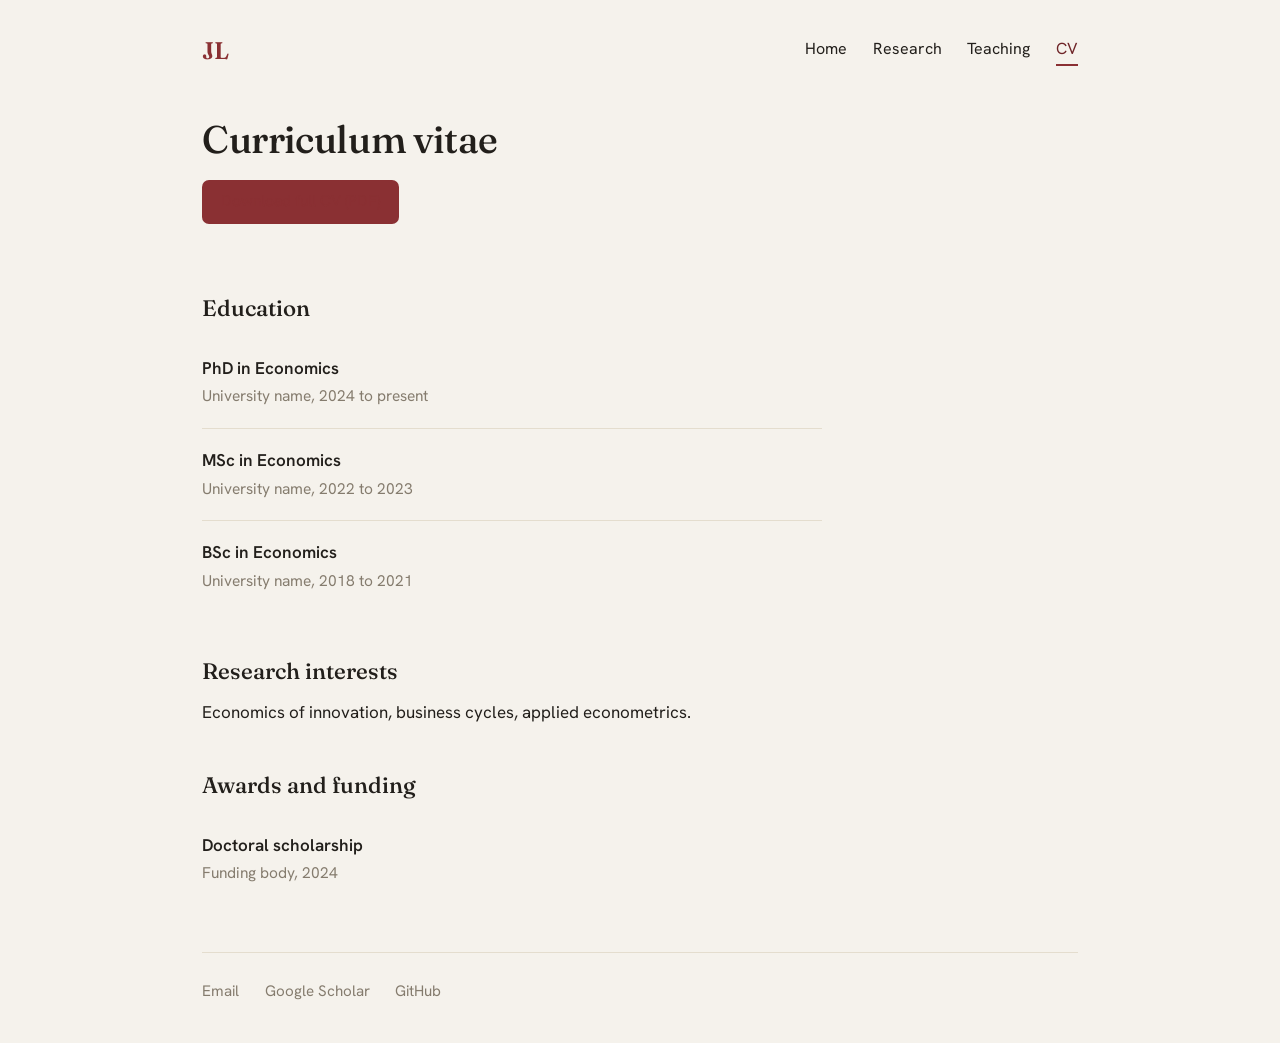
==== cv.html @ f73a3550 "Add files via upload" ====
<!DOCTYPE html>
<html lang="en">
<head>
  <meta charset="UTF-8">
  <meta name="viewport" content="width=device-width, initial-scale=1.0">
  <title>CV — Jordan Lee</title>
  <link rel="preconnect" href="https://fonts.googleapis.com">
  <link rel="preconnect" href="https://fonts.gstatic.com" crossorigin>
  <link href="https://fonts.googleapis.com/css2?family=Fraunces:ital,opsz,wght@0,9..144,400;0,9..144,500;0,9..144,600;1,9..144,400&family=Hanken+Grotesk:wght@400;500;600&display=swap" rel="stylesheet">
  <link rel="stylesheet" href="style.css">
</head>
<body>
  <div class="wrap">

    <header class="topbar">
      <a class="monogram" href="index.html">JL</a>
      <nav class="nav" aria-label="Main">
        <a href="index.html">Home</a>
        <a href="research.html">Research</a>
        <a href="teaching.html">Teaching</a>
        <a href="cv.html" aria-current="page">CV</a>
      </nav>
    </header>

    <main class="content">
      <h1 class="page-title">Curriculum vitae</h1>

      <!-- Make the button work by uploading your CV to the repo as cv.pdf -->
      <a class="btn" href="cv.pdf">Download full CV (PDF)</a>

      <h2>Education</h2>
      <ul class="entries">
        <li>
          <div class="entry-title">PhD in Economics</div>
          <div class="entry-meta">University name, 2024 to present</div>
        </li>
        <li>
          <div class="entry-title">MSc in Economics</div>
          <div class="entry-meta">University name, 2022 to 2023</div>
        </li>
        <li>
          <div class="entry-title">BSc in Economics</div>
          <div class="entry-meta">University name, 2018 to 2021</div>
        </li>
      </ul>

      <h2>Research interests</h2>
      <p>Economics of innovation, business cycles, applied econometrics.</p>

      <h2>Awards and funding</h2>
      <ul class="entries">
        <li>
          <div class="entry-title">Doctoral scholarship</div>
          <div class="entry-meta">Funding body, 2024</div>
        </li>
      </ul>
    </main>

    <footer class="site-footer">
      <a href="mailto:jordan.lee@example.com">Email</a>
      <a href="https://scholar.google.com">Google Scholar</a>
      <a href="https://github.com">GitHub</a>
    </footer>

  </div>
</body>
</html>
---- style.css ----
/* ============================================================
   Shared styles for every page.
   The two things you'll most likely want to change are near the
   top: --accent (the wine colour) and --paper (the background).
   ============================================================ */

:root {
  --paper:      #F5F2EC;
  --ink:        #221F1B;
  --muted:      #857C6E;
  --accent:     #8A3033;
  --accent-ink: #6E2427;
  --line:       #E4DDCE;
  --sans:  'Hanken Grotesk', system-ui, -apple-system, sans-serif;
  --serif: 'Fraunces', Georgia, 'Times New Roman', serif;
}

@media (prefers-color-scheme: dark) {
  :root {
    --paper:      #1A1816;
    --ink:        #ECE7DF;
    --muted:      #9B9183;
    --accent:     #D98A86;
    --accent-ink: #E6A9A5;
    --line:       #332F2A;
  }
}

* { box-sizing: border-box; }

body {
  margin: 0;
  background: var(--paper);
  color: var(--ink);
  font-family: var(--sans);
  font-size: 17px;
  line-height: 1.6;
  -webkit-font-smoothing: antialiased;
}

.wrap { max-width: 940px; margin: 0 auto; padding: 0 2rem; }

/* ---- Top bar: monogram + navigation ---- */
.topbar {
  display: flex;
  align-items: center;
  justify-content: space-between;
  padding: 2rem 0 1.5rem;
}
.monogram {
  font-family: var(--serif);
  font-optical-sizing: auto;
  font-weight: 600;
  font-size: 1.5rem;
  color: var(--accent);
  text-decoration: none;
  letter-spacing: 0.02em;
}
.nav { display: flex; gap: 1.6rem; }
.nav a {
  color: var(--ink);
  text-decoration: none;
  font-size: 1rem;
  padding-bottom: 2px;
  border-bottom: 2px solid transparent;
}
.nav a:hover { color: var(--accent); }
.nav a[aria-current="page"] { border-bottom-color: var(--accent); color: var(--accent-ink); }

/* ---- Home hero ---- */
.hero {
  display: grid;
  grid-template-columns: 1fr auto;
  align-items: center;
  gap: 2.5rem;
  padding: 2.5rem 0 3rem;
  overflow: hidden;
}
.hero-name {
  font-family: var(--serif);
  font-optical-sizing: auto;
  font-weight: 500;
  font-size: clamp(2.6rem, 6vw, 3.9rem);
  line-height: 1.02;
  letter-spacing: -0.015em;
  margin: 0;
}
.hero-role { color: var(--muted); font-size: 1.1rem; margin: 0.8rem 0 1.4rem; }
.hero-statement {
  font-family: var(--serif);
  font-optical-sizing: auto;
  font-weight: 400;
  font-size: 1.3rem;
  font-style: italic;
  line-height: 1.4;
  color: var(--ink);
  margin: 0;
  max-width: 30ch;
}

/* ---- Headshot with radiating rings ---- */
.portrait { position: relative; width: 240px; height: 240px; flex-shrink: 0; }
.portrait-photo {
  width: 240px; height: 240px;
  border-radius: 50%;
  overflow: hidden;
  background: var(--accent);
  border: 1px solid var(--line);
  display: flex;
  align-items: center;
  justify-content: center;
}
.portrait-photo img { width: 100%; height: 100%; object-fit: cover; display: block; }
.portrait-initials {
  position: absolute;
  font-family: var(--serif);
  font-weight: 500;
  font-size: 3.4rem;
  color: var(--paper);
}

/* ---- Main content ---- */
.content { max-width: 620px; padding-bottom: 3rem; }
.page-title {
  font-family: var(--serif);
  font-optical-sizing: auto;
  font-weight: 500;
  font-size: 2.4rem;
  line-height: 1.1;
  letter-spacing: -0.01em;
  margin: 1.5rem 0 1.2rem;
}
.content h2 {
  font-family: var(--serif);
  font-optical-sizing: auto;
  font-weight: 500;
  font-size: 1.4rem;
  margin: 2.6rem 0 0.6rem;
}
.content p { margin: 0 0 1.1rem; }
.lede { font-size: 1.2rem; color: var(--muted); margin-bottom: 1.6rem; }
.content a {
  color: var(--accent);
  text-decoration: underline;
  text-underline-offset: 2px;
  text-decoration-thickness: 1px;
}
.content a:hover { color: var(--accent-ink); }

/* ---- Lists of papers / courses ---- */
.entries { list-style: none; padding: 0; margin: 0.5rem 0 0; }
.entries li { padding: 1.15rem 0; border-top: 1px solid var(--line); }
.entries li:first-child { border-top: none; }
.entry-title { font-weight: 600; }
.entry-meta { color: var(--muted); font-size: 0.97rem; margin-top: 0.15rem; }
.entry-links { margin-top: 0.45rem; font-size: 0.92rem; }
.entry-links a { margin-right: 1.2rem; }

/* ---- CV download button ---- */
.btn {
  display: inline-block;
  background: var(--accent);
  color: #fff;
  text-decoration: none;
  padding: 0.6rem 1.2rem;
  border-radius: 7px;
  font-size: 0.97rem;
  margin-bottom: 1.6rem;
}
.btn:hover { background: var(--accent-ink); color: #fff; }
@media (prefers-color-scheme: dark) { .btn, .btn:hover { color: #1A1816; } }

/* ---- Footer ---- */
.site-footer {
  border-top: 1px solid var(--line);
  padding: 1.6rem 0 2.5rem;
  display: flex;
  gap: 1.6rem;
  font-size: 0.95rem;
}
.site-footer a { color: var(--muted); text-decoration: none; }
.site-footer a:hover { color: var(--accent); }

a:focus-visible { outline: 2px solid var(--accent); outline-offset: 2px; border-radius: 2px; }

/* ---- Phone layout ---- */
@media (max-width: 720px) {
  .topbar { padding: 1.5rem 0 1rem; flex-wrap: wrap; gap: 0.8rem 1.4rem; }
  .nav { gap: 1.2rem; }
  .hero {
    grid-template-columns: 1fr;
    justify-items: center;
    text-align: center;
    gap: 1.8rem;
    padding: 1rem 0 2rem;
  }
  .hero-statement { max-width: none; }
  .portrait, .portrait-photo { width: 180px; height: 180px; }
  .portrait-initials { font-size: 2.6rem; }
}
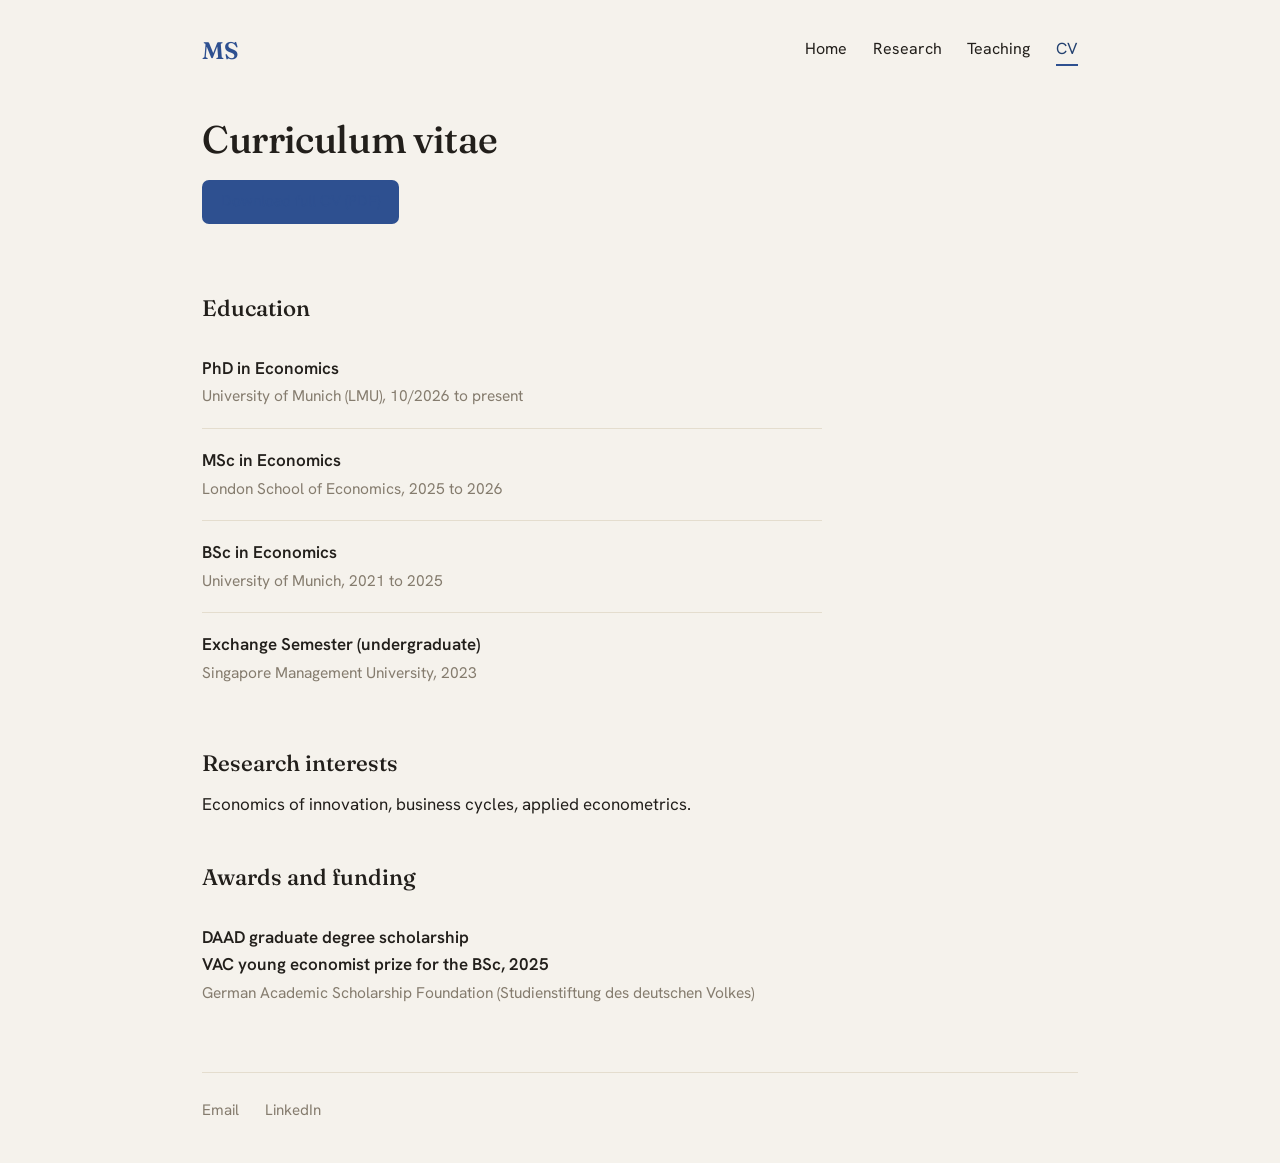
==== commit d051f5b6: "Update CV details for Marie Spörk" ====
--- a/cv.html
+++ b/cv.html
@@ -3,7 +3,7 @@
 <head>
   <meta charset="UTF-8">
   <meta name="viewport" content="width=device-width, initial-scale=1.0">
-  <title>CV — Jordan Lee</title>
+  <title>CV — Marie Spörk</title>
   <link rel="preconnect" href="https://fonts.googleapis.com">
   <link rel="preconnect" href="https://fonts.gstatic.com" crossorigin>
   <link href="https://fonts.googleapis.com/css2?family=Fraunces:ital,opsz,wght@0,9..144,400;0,9..144,500;0,9..144,600;1,9..144,400&family=Hanken+Grotesk:wght@400;500;600&display=swap" rel="stylesheet">
@@ -13,7 +13,7 @@
   <div class="wrap">
 
     <header class="topbar">
-      <a class="monogram" href="index.html">JL</a>
+      <a class="monogram" href="index.html">MS</a>
       <nav class="nav" aria-label="Main">
         <a href="index.html">Home</a>
         <a href="research.html">Research</a>
@@ -32,15 +32,19 @@
       <ul class="entries">
         <li>
           <div class="entry-title">PhD in Economics</div>
-          <div class="entry-meta">University name, 2024 to present</div>
+          <div class="entry-meta">University of Munich (LMU), 10/2026 to present</div>
         </li>
         <li>
           <div class="entry-title">MSc in Economics</div>
-          <div class="entry-meta">University name, 2022 to 2023</div>
+          <div class="entry-meta">London School of Economics, 2025 to 2026</div>
         </li>
         <li>
           <div class="entry-title">BSc in Economics</div>
-          <div class="entry-meta">University name, 2018 to 2021</div>
+          <div class="entry-meta">University of Munich, 2021 to 2025</div>
+        </li>
+        <li>
+          <div class="entry-title">Exchange Semester (undergraduate)</div>
+          <div class="entry-meta">Singapore Management University, 2023</div>
         </li>
       </ul>
 
@@ -50,16 +54,16 @@
       <h2>Awards and funding</h2>
       <ul class="entries">
         <li>
-          <div class="entry-title">Doctoral scholarship</div>
-          <div class="entry-meta">Funding body, 2024</div>
+          <div class="entry-title">DAAD graduate degree scholarship</div>
+          <div class="entry-title">VAC young economist prize for the BSc, 2025</div>
+          <div class="entry-meta">German Academic Scholarship Foundation (Studienstiftung des deutschen Volkes)</div>
         </li>
       </ul>
     </main>
 
     <footer class="site-footer">
-      <a href="mailto:jordan.lee@example.com">Email</a>
-      <a href="https://scholar.google.com">Google Scholar</a>
-      <a href="https://github.com">GitHub</a>
+      <a href="mailto:marie.spoerk@econ.lmu.de">Email</a>
+      <a href="https://de.linkedin.com/in/marie-sp%C3%B6rk-71359121b">LinkedIn</a>
     </footer>
 
   </div>
--- a/style.css
+++ b/style.css
@@ -8,8 +8,8 @@
   --paper:      #F5F2EC;
   --ink:        #221F1B;
   --muted:      #857C6E;
-  --accent:     #8A3033;
-  --accent-ink: #6E2427;
+  --accent:     #2E5090;
+  --accent-ink: #22406F;
   --line:       #E4DDCE;
   --sans:  'Hanken Grotesk', system-ui, -apple-system, sans-serif;
   --serif: 'Fraunces', Georgia, 'Times New Roman', serif;
@@ -20,8 +20,8 @@
     --paper:      #1A1816;
     --ink:        #ECE7DF;
     --muted:      #9B9183;
-    --accent:     #D98A86;
-    --accent-ink: #E6A9A5;
+    --accent:     #89ABDD;
+    --accent-ink: #A6C2E8;
     --line:       #332F2A;
   }
 }
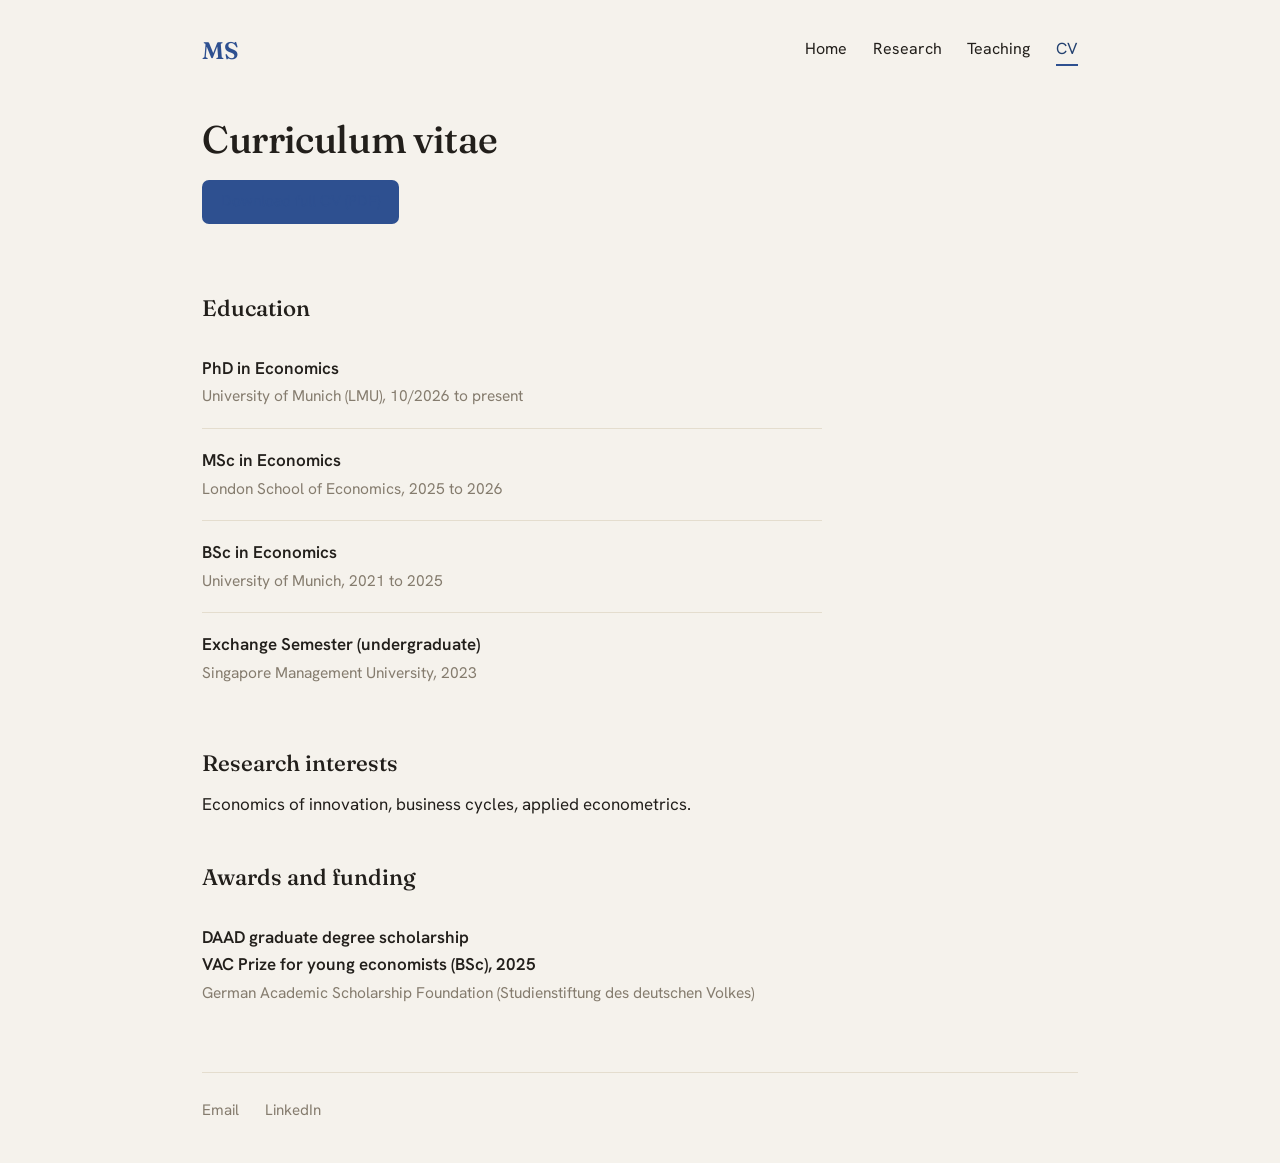
==== commit 73ab2e72: "Update award title for VAC prize in cv.html" ====
--- a/cv.html
+++ b/cv.html
@@ -55,7 +55,7 @@
       <ul class="entries">
         <li>
           <div class="entry-title">DAAD graduate degree scholarship</div>
-          <div class="entry-title">VAC young economist prize for the BSc, 2025</div>
+          <div class="entry-title">VAC Prize for young economists (BSc), 2025</div>
           <div class="entry-meta">German Academic Scholarship Foundation (Studienstiftung des deutschen Volkes)</div>
         </li>
       </ul>
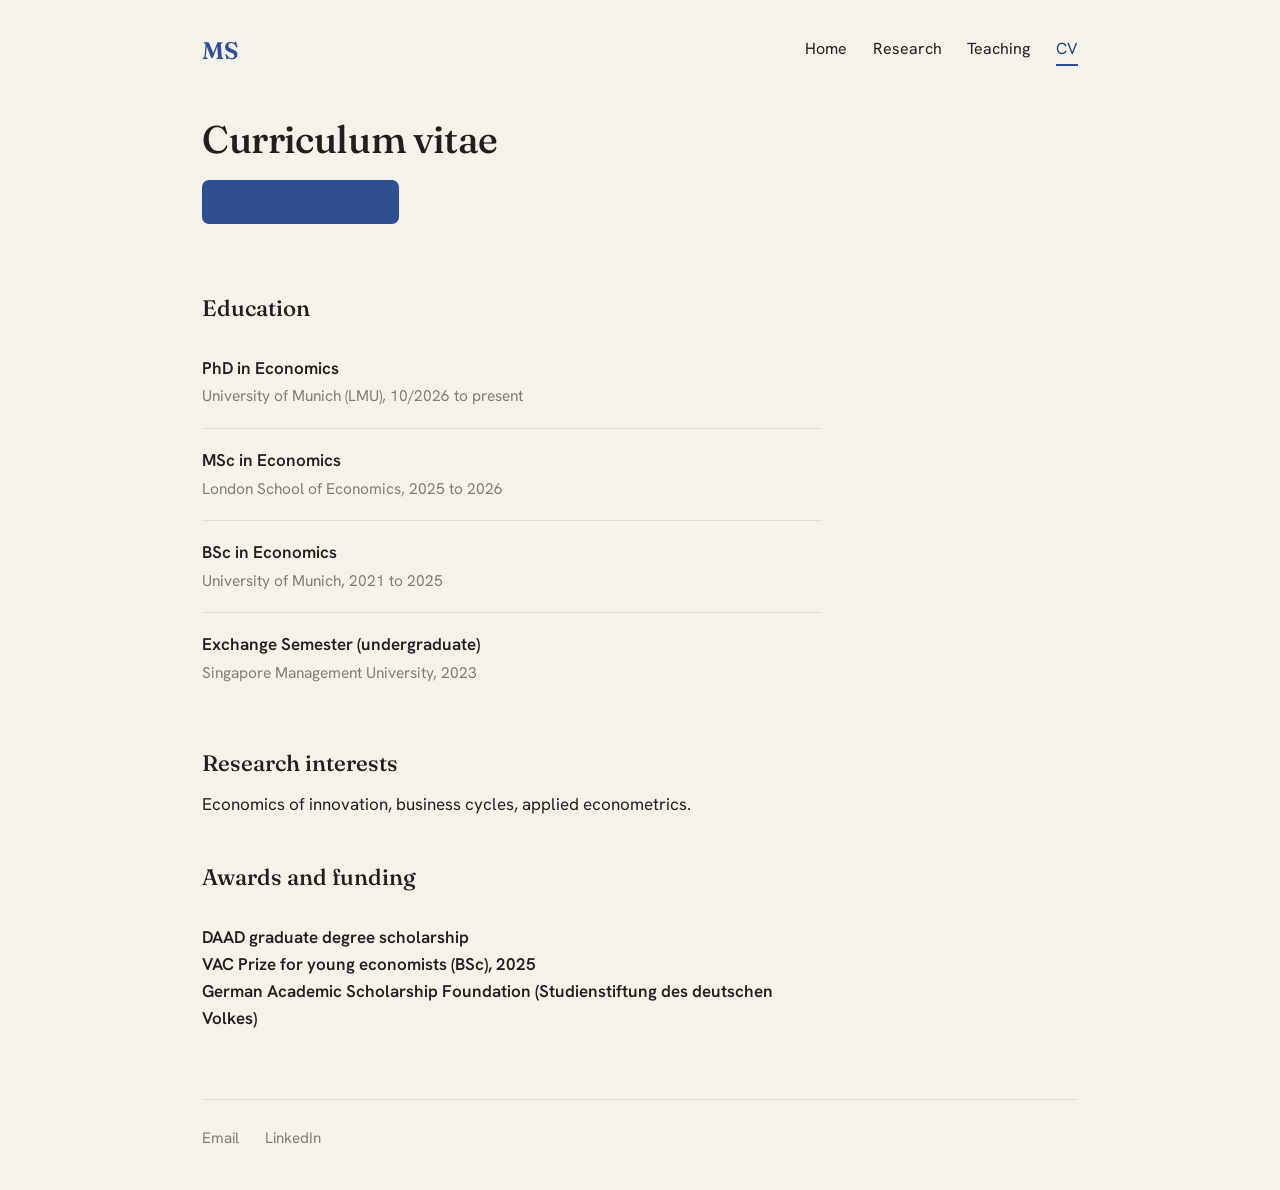
==== commit 34395b61: "Fix entry title for scholarship in cv.html" ====
--- a/cv.html
+++ b/cv.html
@@ -56,7 +56,7 @@
         <li>
           <div class="entry-title">DAAD graduate degree scholarship</div>
           <div class="entry-title">VAC Prize for young economists (BSc), 2025</div>
-          <div class="entry-meta">German Academic Scholarship Foundation (Studienstiftung des deutschen Volkes)</div>
+          <div class="entry-title">German Academic Scholarship Foundation (Studienstiftung des deutschen Volkes)</div>
         </li>
       </ul>
     </main>
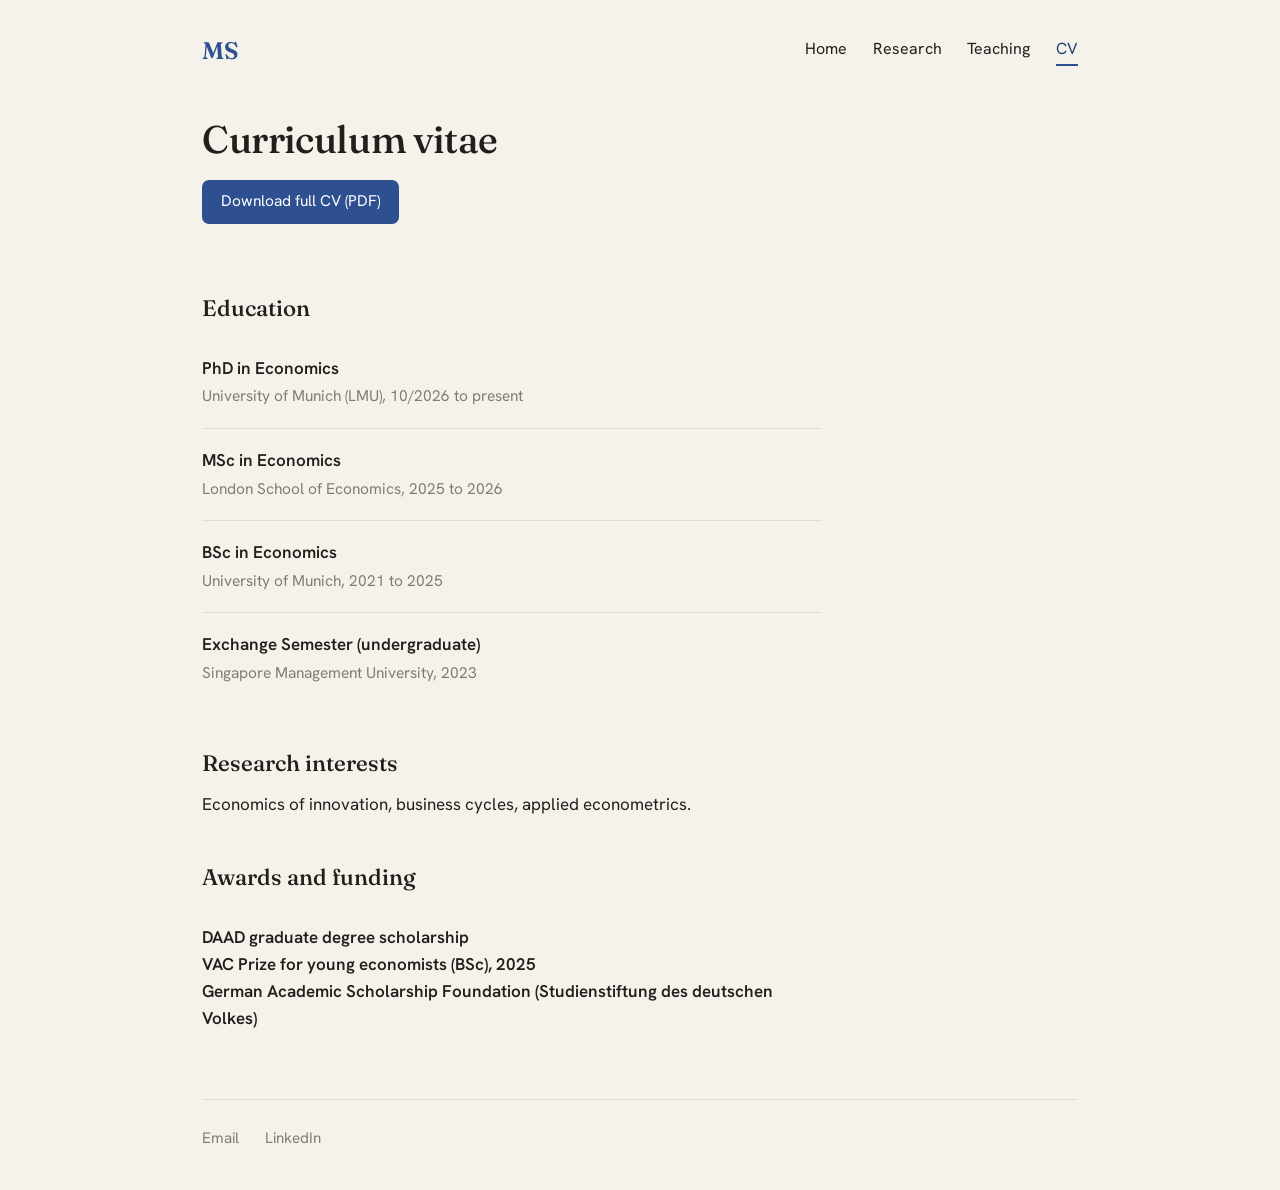
==== commit 7b42cf27: "Update CV download link to use uppercase filename" ====
--- a/cv.html
+++ b/cv.html
@@ -26,7 +26,7 @@
       <h1 class="page-title">Curriculum vitae</h1>
 
       <!-- Make the button work by uploading your CV to the repo as cv.pdf -->
-      <a class="btn" href="cv.pdf">Download full CV (PDF)</a>
+      <a class="btn" href="CV.pdf">Download full CV (PDF)</a>
 
       <h2>Education</h2>
       <ul class="entries">
--- a/style.css
+++ b/style.css
@@ -110,7 +110,7 @@
   align-items: center;
   justify-content: center;
 }
-.portrait-photo img { width: 100%; height: 100%; object-fit: cover; display: block; }
+.portrait-photo img { position: relative; z-index: 1; width: 100%; height: 100%; object-fit: cover; display: block; }
 .portrait-initials {
   position: absolute;
   font-family: var(--serif);
@@ -157,7 +157,7 @@
 .entry-links a { margin-right: 1.2rem; }
 
 /* ---- CV download button ---- */
-.btn {
+.content a.btn {
   display: inline-block;
   background: var(--accent);
   color: #fff;
@@ -167,8 +167,8 @@
   font-size: 0.97rem;
   margin-bottom: 1.6rem;
 }
-.btn:hover { background: var(--accent-ink); color: #fff; }
-@media (prefers-color-scheme: dark) { .btn, .btn:hover { color: #1A1816; } }
+.content a.btn:hover { background: var(--accent-ink); color: #fff; }
+@media (prefers-color-scheme: dark) { .content a.btn, .content a.btn:hover { color: #1A1816; } }
 
 /* ---- Footer ---- */
 .site-footer {
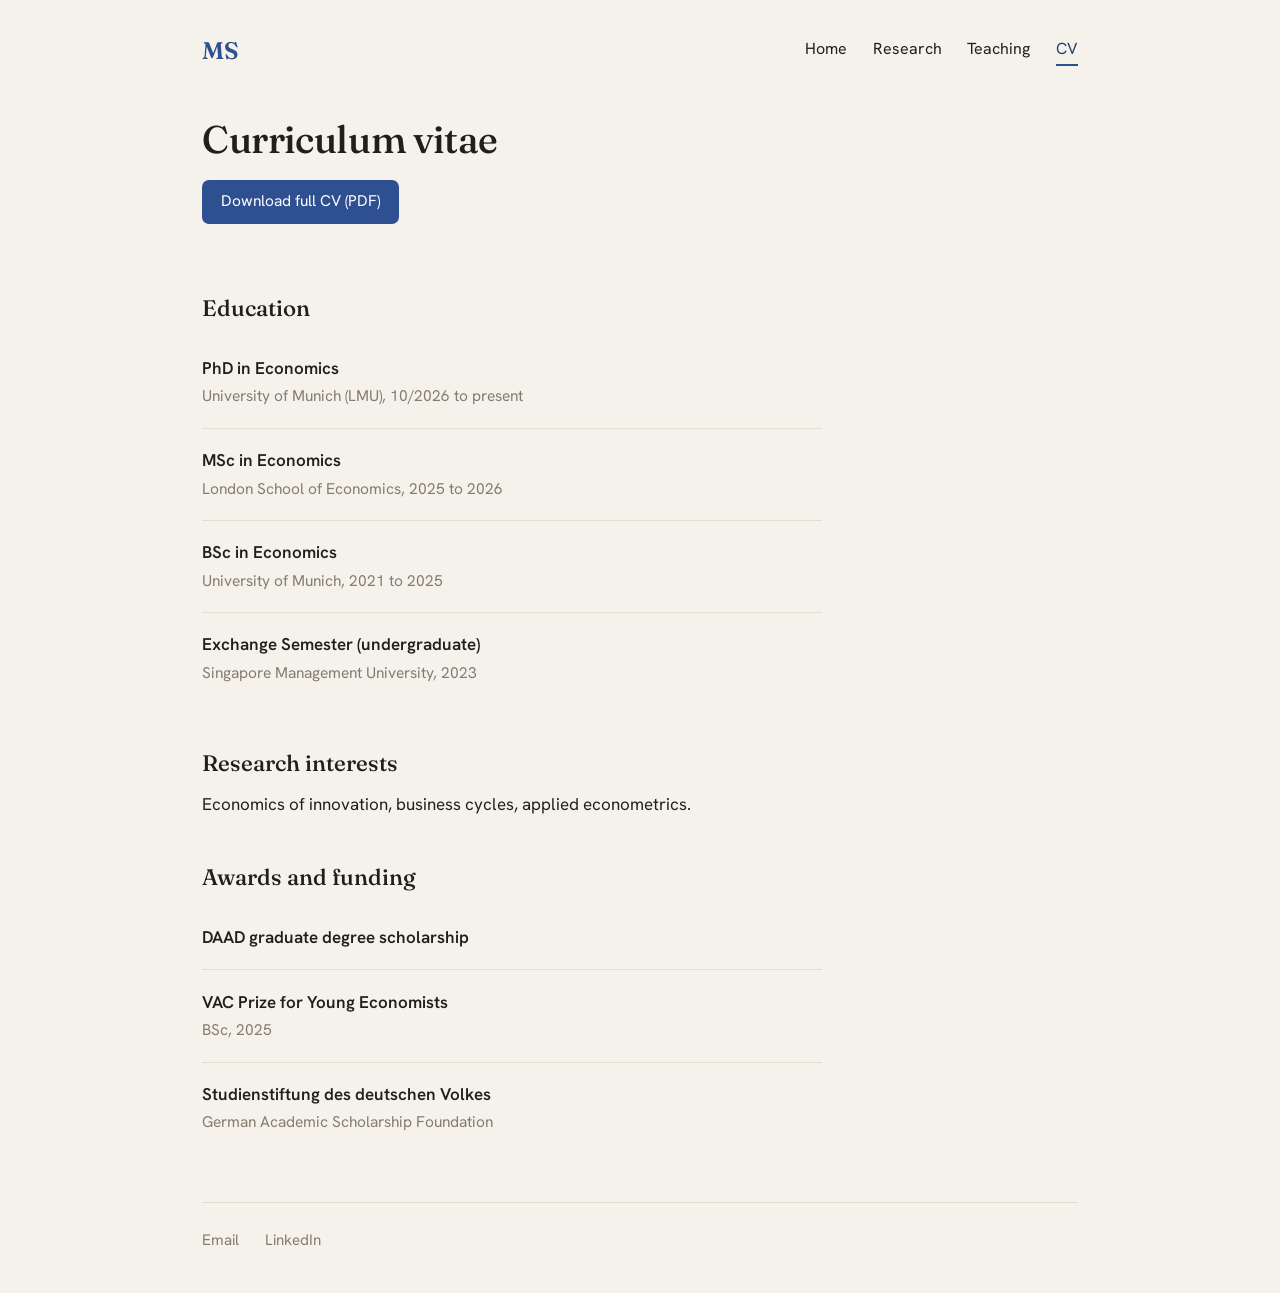
==== commit 3e6f6061: "Update awards and funding section in cv.html" ====
--- a/cv.html
+++ b/cv.html
@@ -49,16 +49,22 @@
       </ul>
 
       <h2>Research interests</h2>
-      <p>Economics of innovation, business cycles, applied econometrics.</p>
+<p>Economics of innovation, business cycles, applied econometrics.</p>
 
-      <h2>Awards and funding</h2>
-      <ul class="entries">
-        <li>
-          <div class="entry-title">DAAD graduate degree scholarship</div>
-          <div class="entry-title">VAC Prize for young economists (BSc), 2025</div>
-          <div class="entry-title">German Academic Scholarship Foundation (Studienstiftung des deutschen Volkes)</div>
-        </li>
-      </ul>
+<h2>Awards and funding</h2>
+<ul class="entries">
+  <li>
+    <div class="entry-title">DAAD graduate degree scholarship</div>
+  </li>
+  <li>
+    <div class="entry-title">VAC Prize for Young Economists</div>
+    <div class="entry-meta">BSc, 2025</div>
+  </li>
+  <li>
+    <div class="entry-title">Studienstiftung des deutschen Volkes</div>
+    <div class="entry-meta">German Academic Scholarship Foundation</div>
+  </li>
+</ul>
     </main>
 
     <footer class="site-footer">
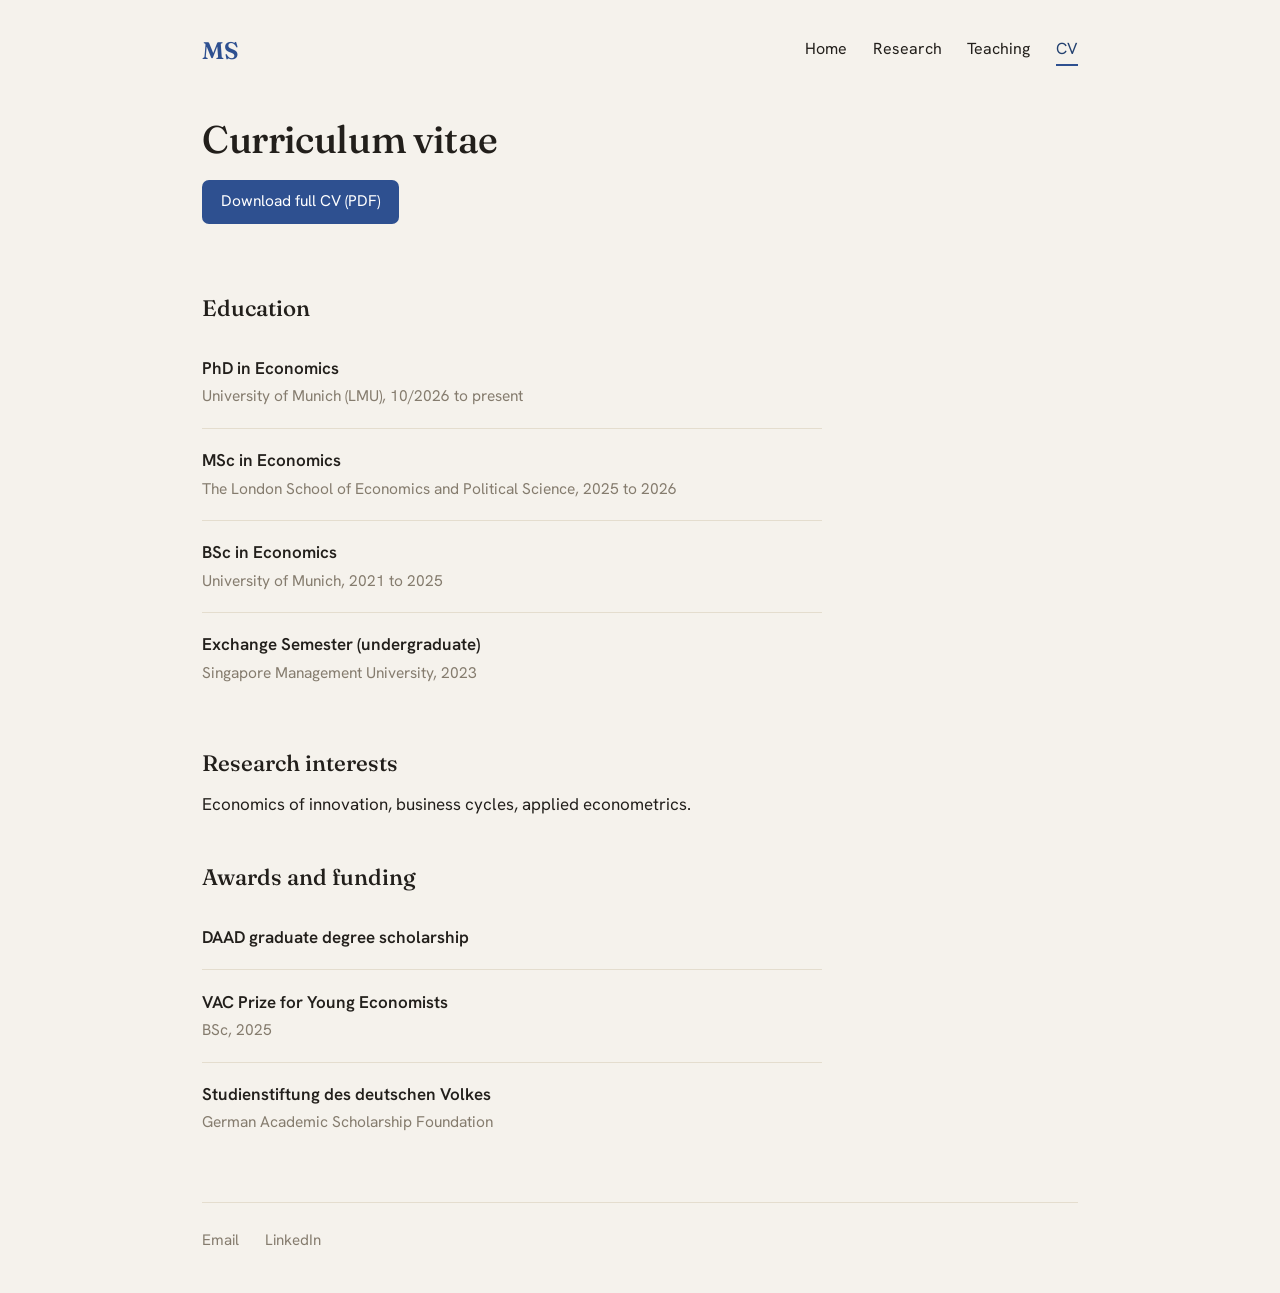
==== commit 5dee3d53: "Correct university name in CV Updated the name of the London School of Economics for clarity." ====
--- a/cv.html
+++ b/cv.html
@@ -36,7 +36,7 @@
         </li>
         <li>
           <div class="entry-title">MSc in Economics</div>
-          <div class="entry-meta">London School of Economics, 2025 to 2026</div>
+          <div class="entry-meta">The London School of Economics and Political Science, 2025 to 2026</div>
         </li>
         <li>
           <div class="entry-title">BSc in Economics</div>
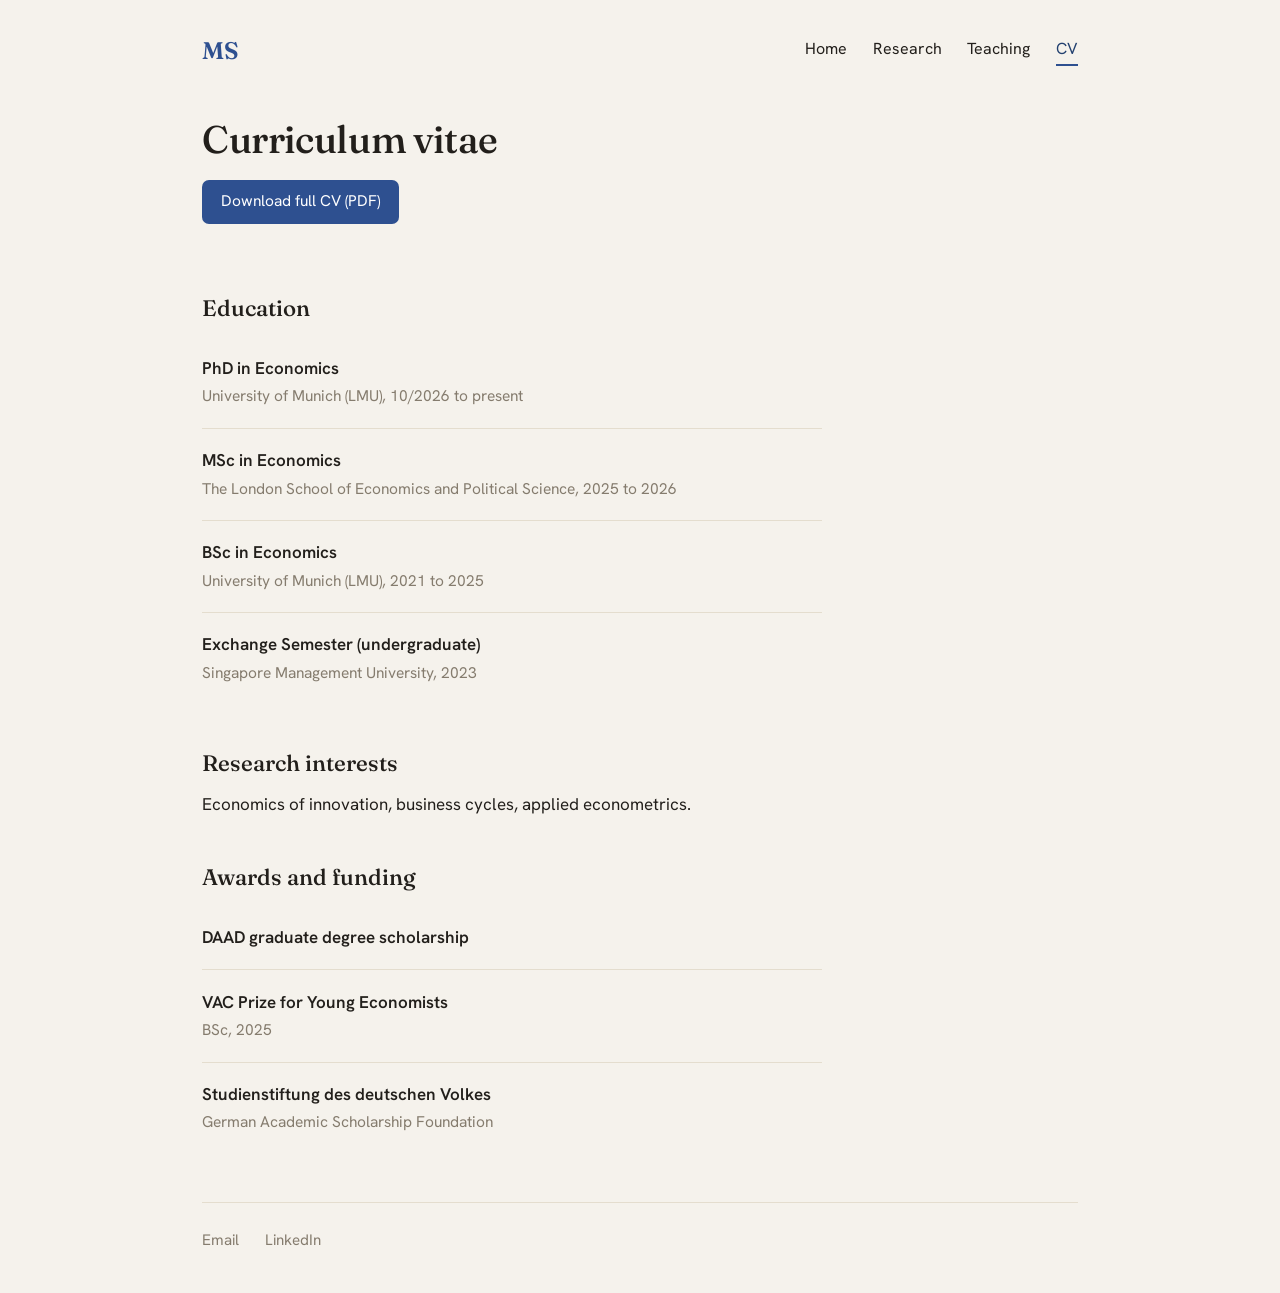
==== commit cd068490: "Update university name in CV" ====
--- a/cv.html
+++ b/cv.html
@@ -40,7 +40,7 @@
         </li>
         <li>
           <div class="entry-title">BSc in Economics</div>
-          <div class="entry-meta">University of Munich, 2021 to 2025</div>
+          <div class="entry-meta">University of Munich (LMU), 2021 to 2025</div>
         </li>
         <li>
           <div class="entry-title">Exchange Semester (undergraduate)</div>
